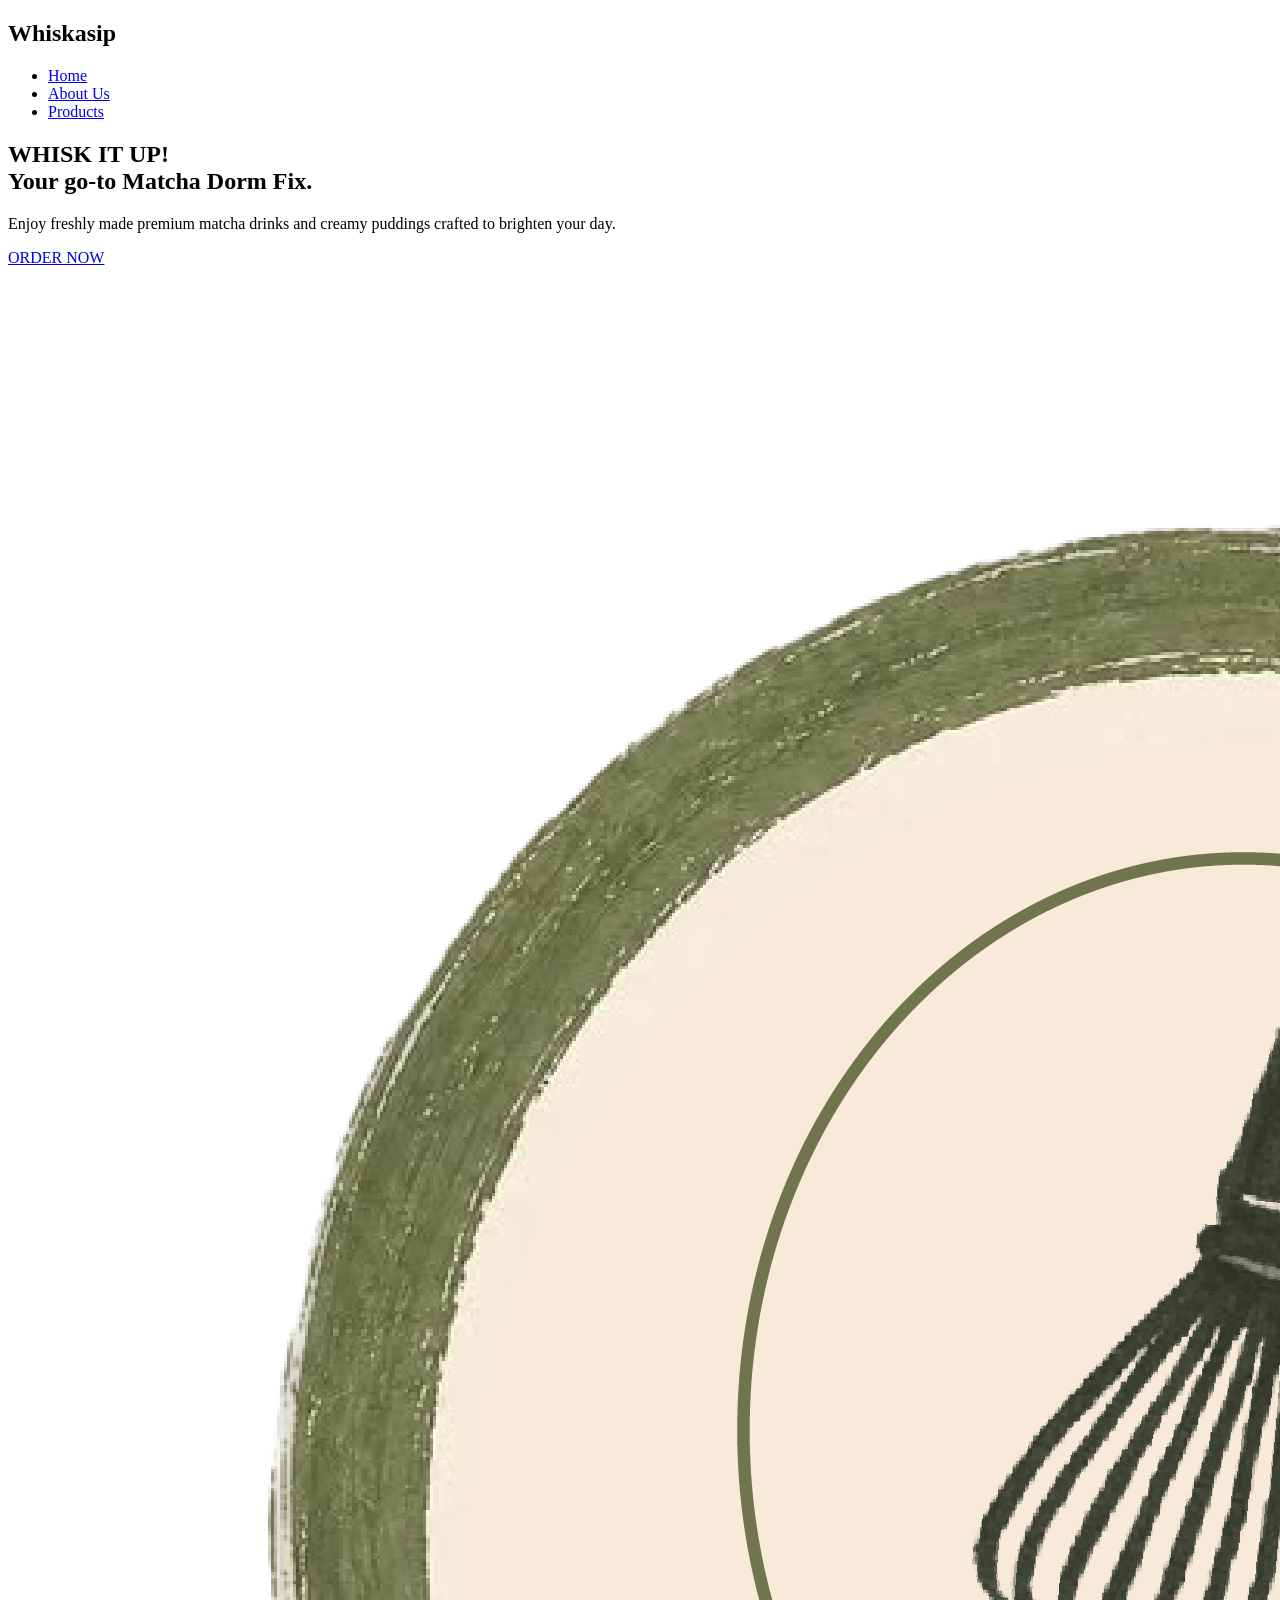
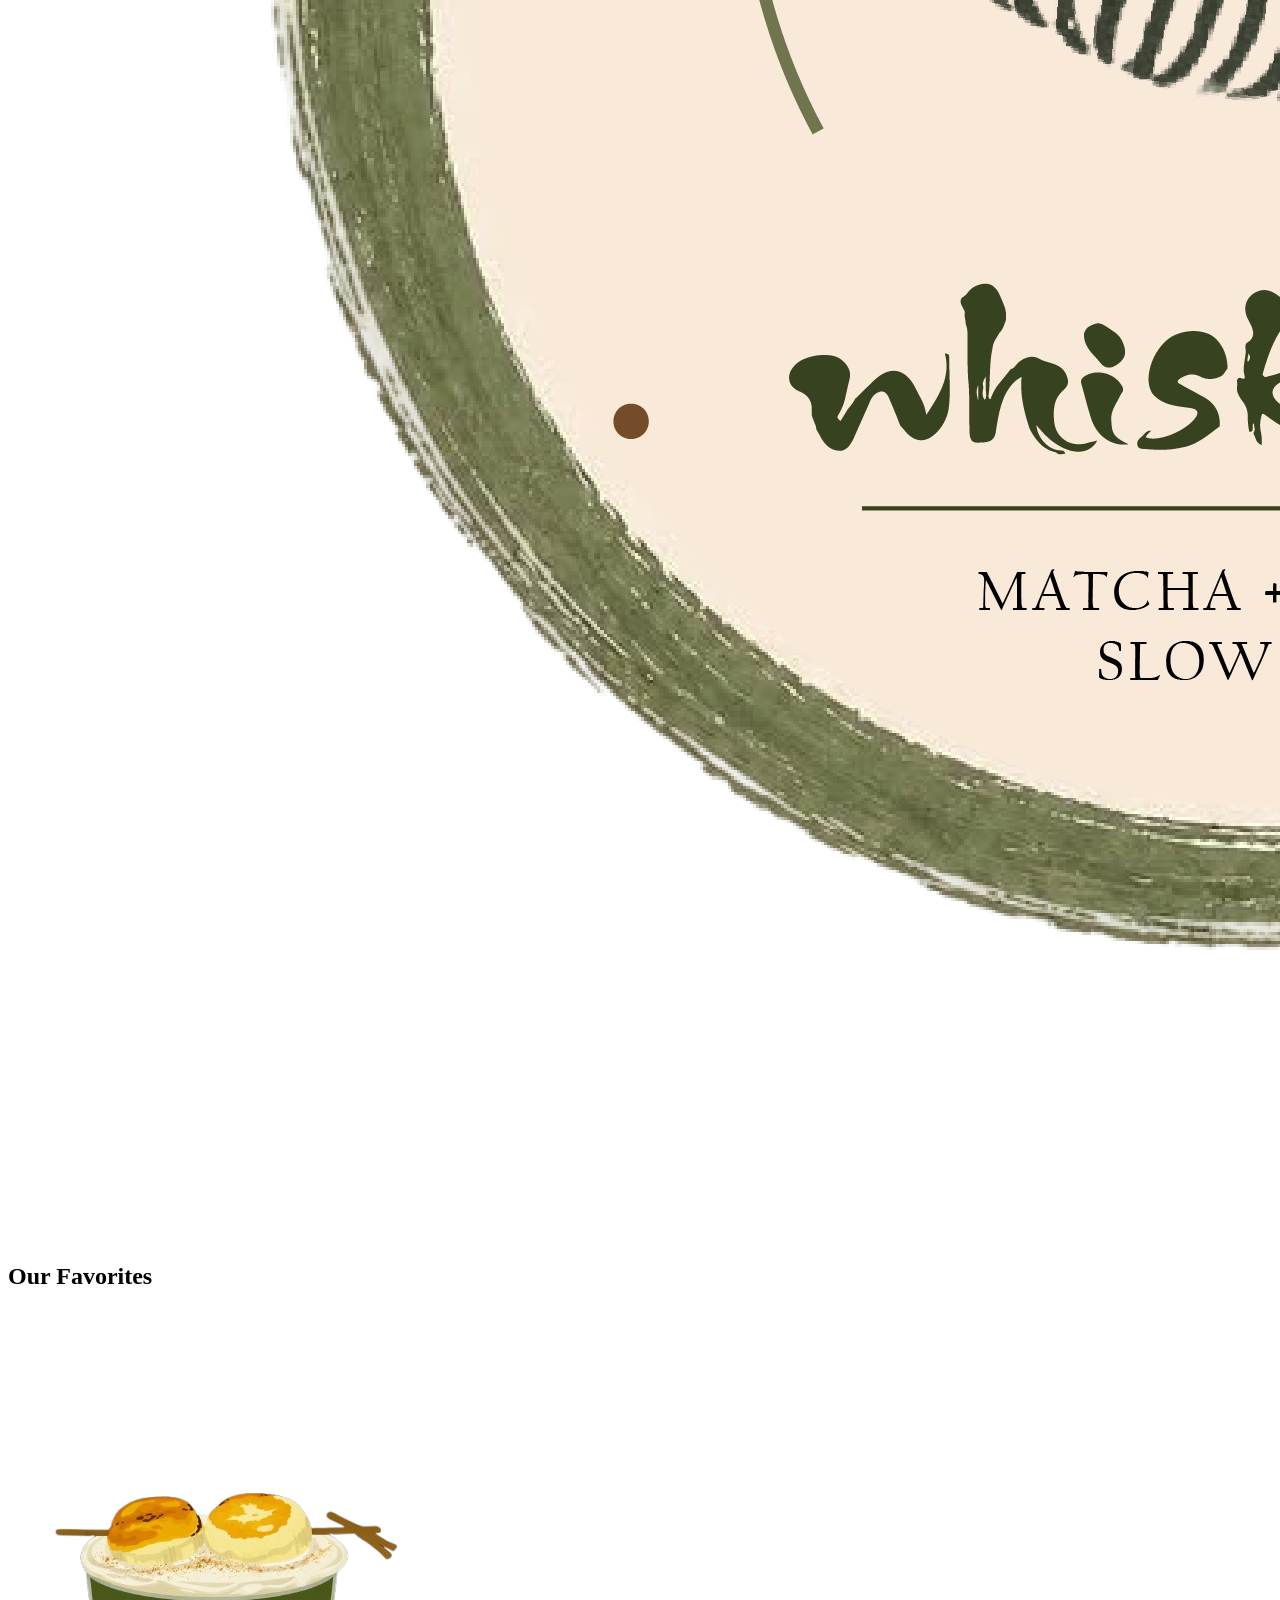
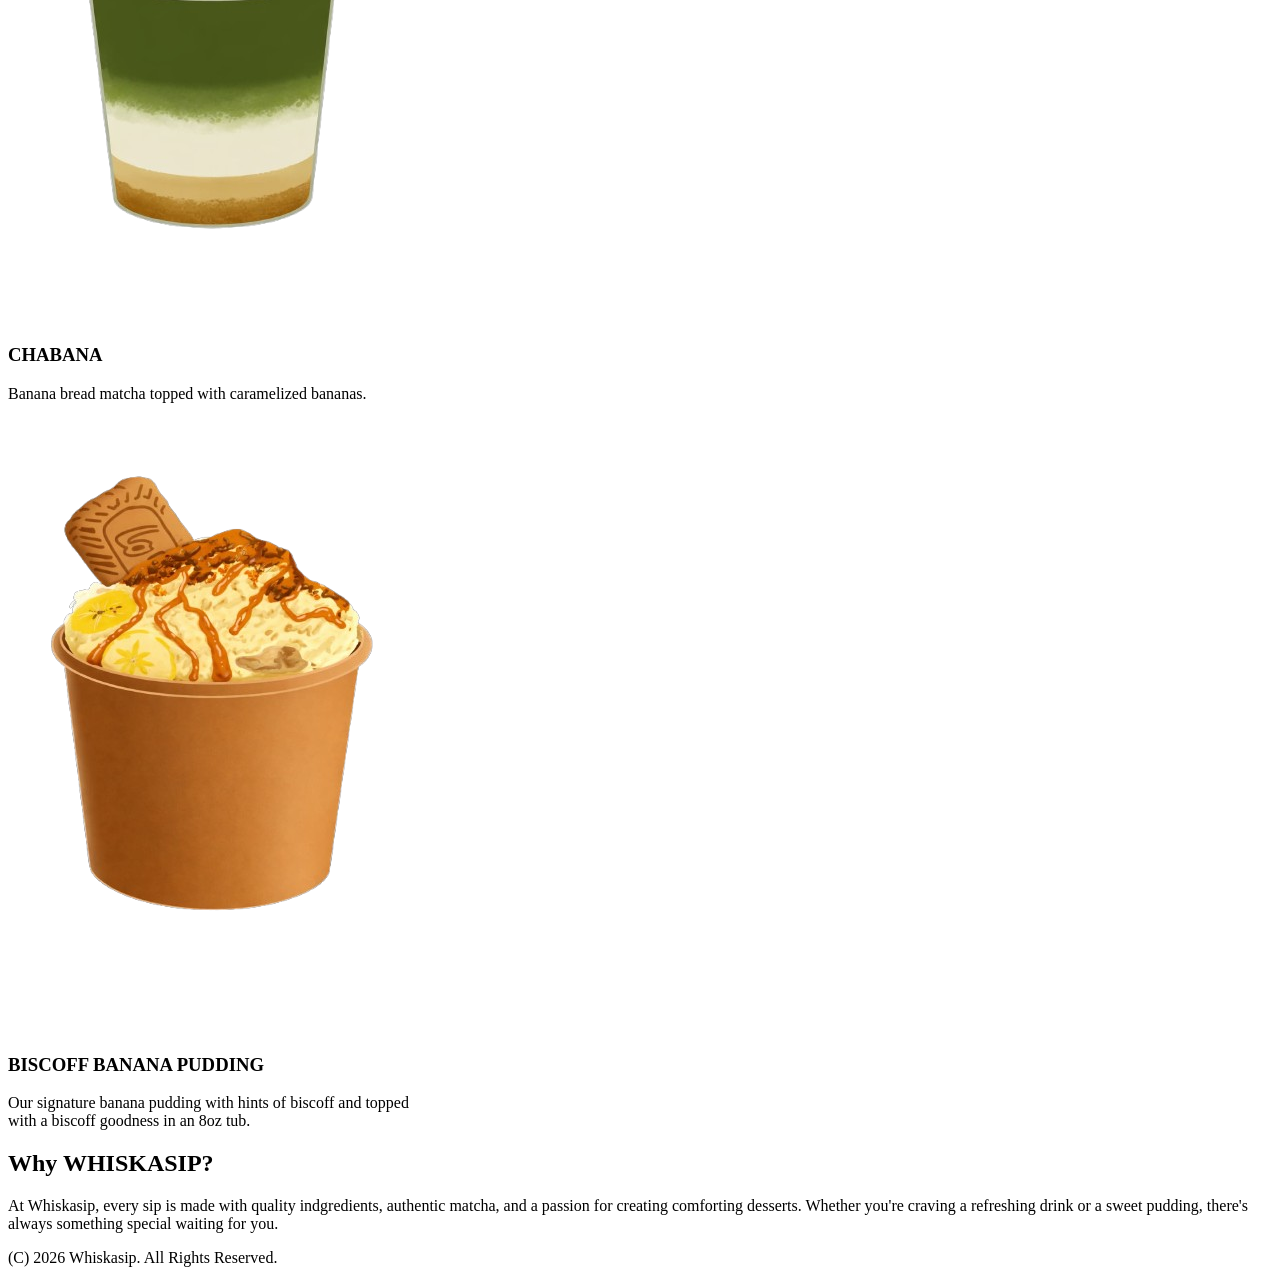
==== Index.html @ 333ddd59 "Initial commit" ====
<!DOCTYPE HTML>
<html lang="en">
    <head>
        <meta charset="UTF=8">
        <meta name="viewport" content="width=device-width, initial-scale=1.0">
        <title>Whiskasip Matcha</title>

        <link rel="stylesheet" href="whiskasip.css">
        
       <link rel="preconnect" href="https://fonts.googleapis.com">
       <link rel="preconnect" href="https://fonts.gstatic.com" crossorigin>
       <link href="https://fonts.googleapis.com/css2?family=Noto+Serif+JP:wght@200..900&family=Yuji+Mai&display=swap" rel="stylesheet">
    </head>
    <body>
        <header>
            <nav class="navbar">
                <h2 class="logo">Whiskasip</h2>

                <ul class="nav-links">
            <li><a href="Home.html">Home</a></li>
            <li><a href="AboutUs.html">About Us</a></li>
            <li><a href="productpage.html">Products</a></li>
        </ul>
            </nav>
        </header>

        <section class="hero">
            <div class="hero-text">
                <h1>WHISK IT UP!<br>Your go-to Matcha Dorm Fix.</h1>
                <p>
                    Enjoy freshly made premium matcha drinks and creamy puddings crafted to
                    brighten your day.
                </p>
                <a href="orderpage.html" class="btn">ORDER NOW</a>
            </div>
            <div class="hero-image">
                <img src="whiskasip_logo.png" alt="WHISKASIP LOGO">
            </div>
        </section>
        <section class="categories">
            <h2>Our Favorites</h2>
            <div class="cards">
                <div class="card">
                    <img src="fav mat.png" alt="FAVORITE MATCHA">
                    <h3>CHABANA</h3>
                    <p>
                        Banana bread matcha topped with caramelized bananas.
                    </p>
                </div>

                <div class="card">
                    <img src="fav pud.png" alt="FAVORITE PUDDING">
                    <h3>BISCOFF BANANA PUDDING</h3>
                    <p>
                        Our signature banana pudding with hints of biscoff and topped <br>
with a biscoff goodness in an 8oz tub.
                    </p>
                </div>
            </div>
        </section>

        <section class="about">
            <div class="about-text">
                <h2>Why WHISKASIP?</h2>

                <p>
                    At Whiskasip, every sip is made with quality indgredients, 
                    authentic matcha, and a passion for creating comforting desserts.
                    Whether you're craving a refreshing drink or a sweet pudding,
                    there's always something special waiting for you.
                </p>
            </div>
        </section>

        <footer>
            <p>
                (C) 2026 Whiskasip. All Rights Reserved.
            </p>
        </footer>
    </body>
</html>
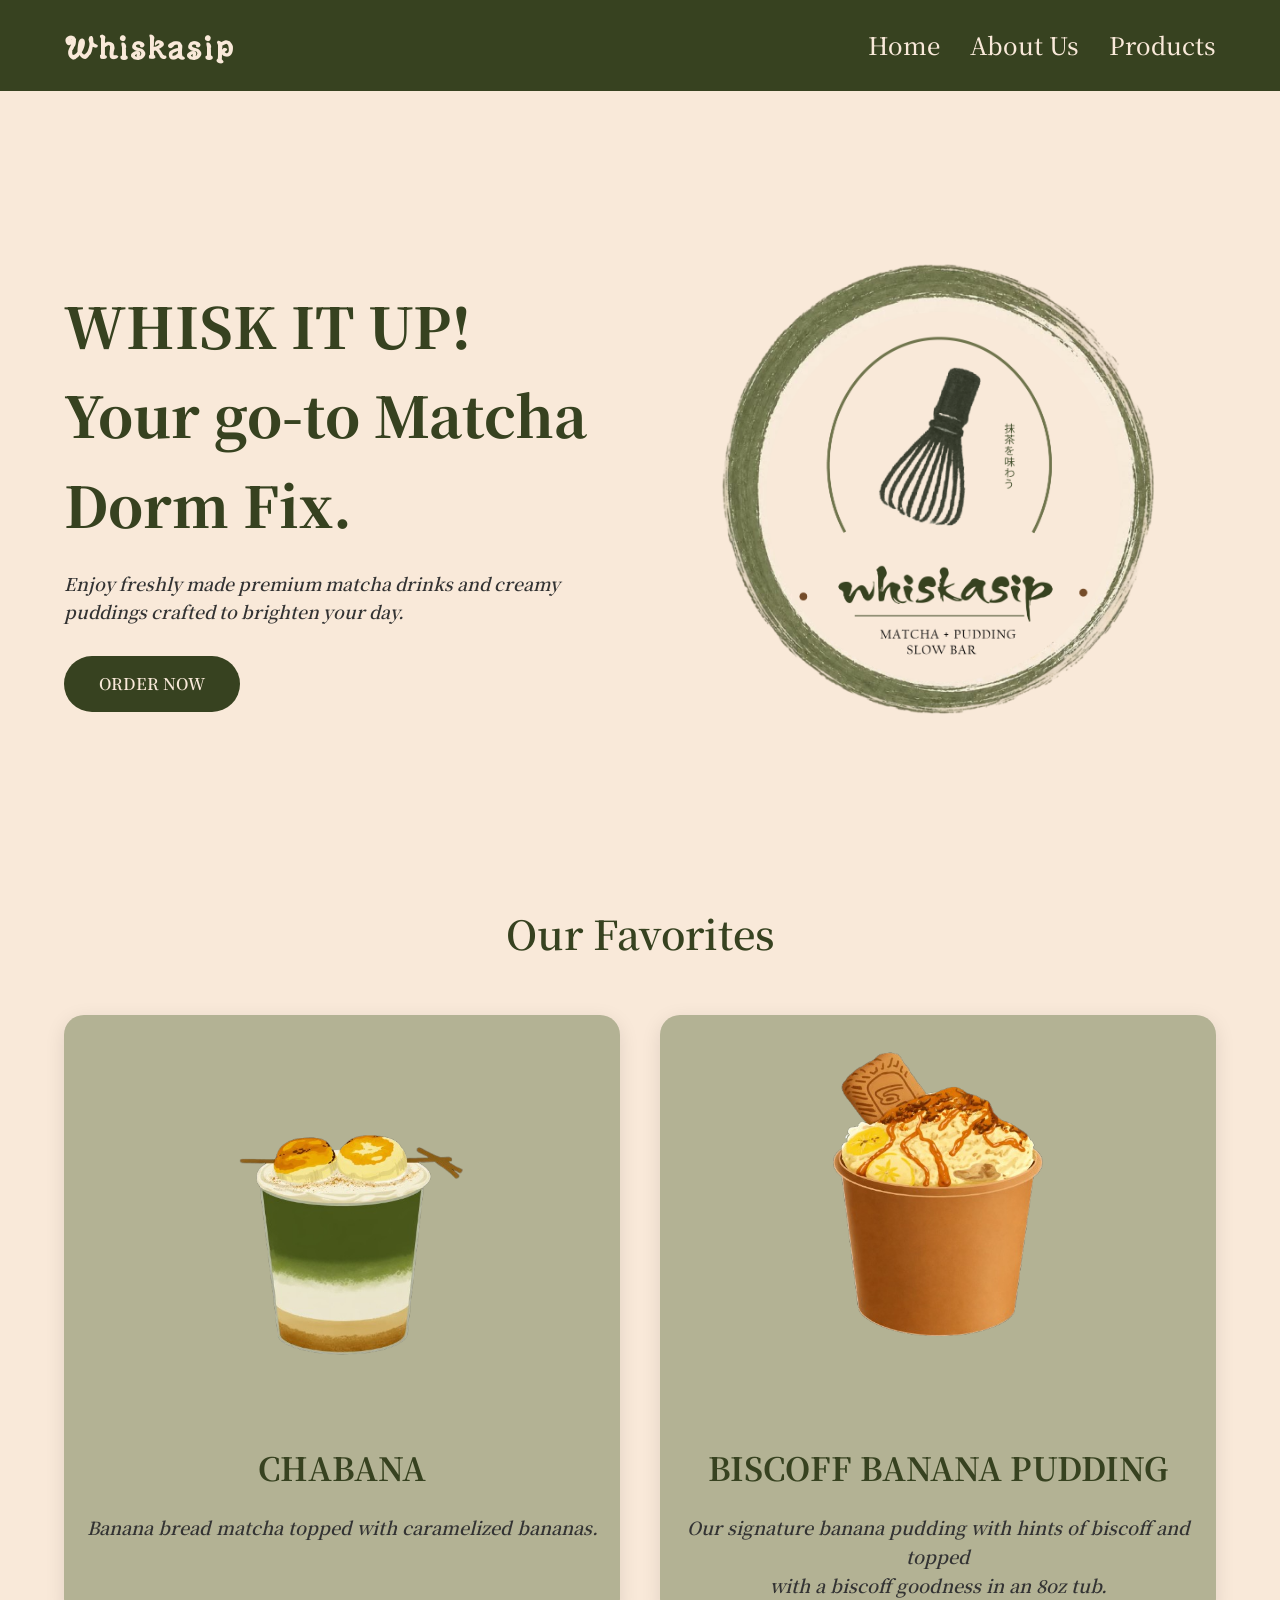
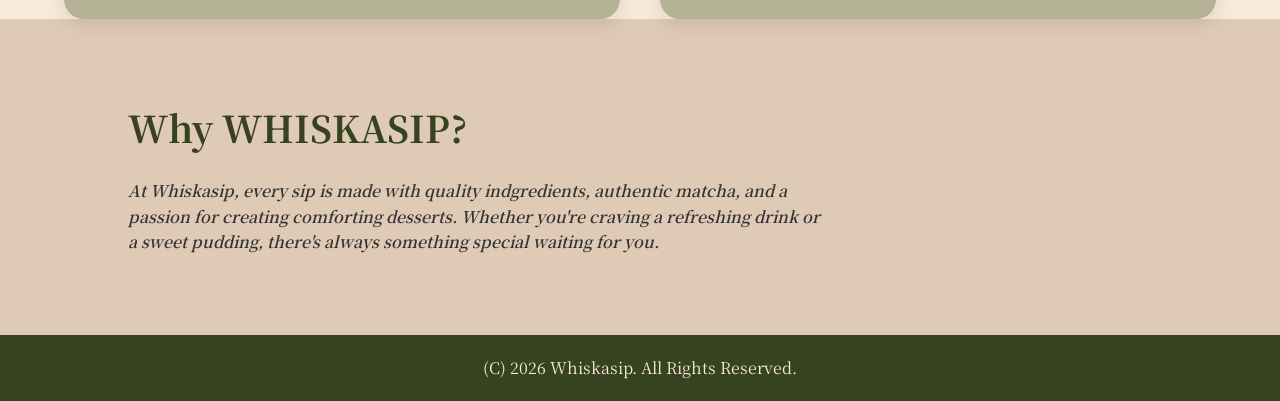
==== commit 80039fd9: "css file updated" ====
--- a/Index.html
+++ b/Index.html
@@ -5,7 +5,7 @@
         <meta name="viewport" content="width=device-width, initial-scale=1.0">
         <title>Whiskasip Matcha</title>
 
-        <link rel="stylesheet" href="whiskasip.css">
+        <link rel="stylesheet" href="Whiskasip.css">
         
        <link rel="preconnect" href="https://fonts.googleapis.com">
        <link rel="preconnect" href="https://fonts.gstatic.com" crossorigin>
--- a/Whiskasip.css
+++ b/Whiskasip.css
@@ -0,0 +1,236 @@
+*{
+    margin: 0;
+    padding: 0;
+    box-sizing: border-box;
+}
+
+body{
+    font-family: "Noto Serif JP", serif;
+    background: #f9e9d9;
+    color: #333;
+    line-height: 1.6;
+}
+
+header{
+    font-family: "Yuji Mai", cursive;
+    font-weight: 400;
+    font-style: normal;
+    font-size: x-large;
+    background: #374220;
+    color: #f9e9d9;
+    position: sticky;
+    top: 0;
+}
+
+.navbar{
+    display: flex;
+    justify-content: space-between;
+    align-items: center;
+
+    width: 90%;
+    margin: auto;
+    padding: 20px 0;
+}
+
+.logo{
+    font-size: 2rem;
+    font-weight: 700;
+}
+
+.nav-links{
+    font-family: "Noto Serif JP", serif;
+    display: flex;
+    list-style: none;
+    gap: 30px;
+}
+
+.nav-links a{
+    color: #f9e9d9;
+    text-decoration: none;
+    font-weight: 500;
+}
+
+.nav-links a:hover{
+    color: #7f9f78;
+}
+
+.hero{
+    display: flex;
+    justify-content: center;
+    align-items: center;
+
+    width: 90%;
+    margin: auto;
+    min-height: 90vh;
+
+    gap: 50px;
+}
+
+.hero-text{
+    flex: 1;
+}
+
+.hero-text h1{
+    font-size: 3.5rem;
+    color: #374220;
+    font-weight: 800;
+    font-style: Bold;
+    margin-bottom: 20px;
+}
+
+.hero-text p{
+    font-size: 1.1rem;
+    margin-bottom: 30px;
+    font-weight: 600;
+    font-style: oblique;
+}
+
+.btn{
+    font-weight: 600;
+    font-style: bold;
+    display: inline-block;
+    background: #374220;
+    color: #f9e9d9;
+    padding: 15px 35px;
+    border-radius: 30px;
+    text-decoration: none;
+    transition: .3s;
+}
+
+.btn:hover{
+    transform: translateY(-3px);
+    background: #7f9f78;
+}
+
+.hero-image{
+    flex: 1;
+    text-align: center;
+}
+
+.hero-image img{
+    width: 100%;
+    max-width: 650px;
+}
+
+.categories{
+    width: 90%;
+    margin: auto;
+    padding: 0 0;
+    text-align: center;
+}
+
+.categories h2{
+    font-weight: 600;
+    font-style: bold;
+    font-size: 2.5rem;
+    margin-bottom: 50px;
+    color: #374220;
+}
+
+.cards{
+    display: grid;
+    grid-template-columns: repeat(2,1fr);
+    gap: 40px;
+}
+
+.card{
+    background: #b3b294;
+    border-radius: 20px;
+    overflow: hidden;
+    box-shadow: 0 5px 20px rgba(0,0,0,.1);
+    transition: .3s;
+}
+
+.card:hover{
+    transform: translateY(-10px);
+}
+
+.card img{
+    width: 250px;
+    height: 400px;
+    object-fit: cover;
+}
+
+.card h3{
+    font-weight: 700;
+    font-style: bold;
+    font-size: xx-large;
+    margin-top: 20px;
+    color: #374220;
+}
+
+.card p{
+    font-weight: 600;
+    font-style: oblique;
+    font-size: large;
+    padding: 20px;
+}
+
+.about{
+    background: #decab5;
+    padding: 80px 10%;
+}
+
+.about h2{
+    font-weight: 700;
+    font-style: bold;
+    color: #374220;
+    margin-bottom: 20px;
+    font-size: 2.3rem;
+}
+
+.about p{
+    font-weight: 600;
+    font-style:oblique;
+    max-width: 700px;
+}
+
+footer{
+    background: #374220;
+    color: #f9e9d9;
+    text-align: center;
+    padding: 20px;
+}
+
+
+@media(max-width:900px){
+    .hero{
+        flex-direction: column;
+        text-align: center;
+        padding-top: 40px;
+    }
+
+    .hero h1{
+        font-size: 2.6rem;
+    }
+
+    .cards{
+        grid-template-columns: 1fr;
+    }
+    .navbar{
+        flex-direction: column;
+        gap: 15px;
+    }
+
+    .nav-links{
+        gap: 20px;
+    }
+}
+
+@media(max-width:500px){
+     .hero h1{
+        font-size: 2rem;
+    }
+
+     .logo{
+        font-size: 1.6rem;
+    }
+
+    .nav-link{
+        flex-wrap: wrap;
+        justify-content: center;
+    }
+    .btn{
+        padding: 12px 25px;
+    }
+}
